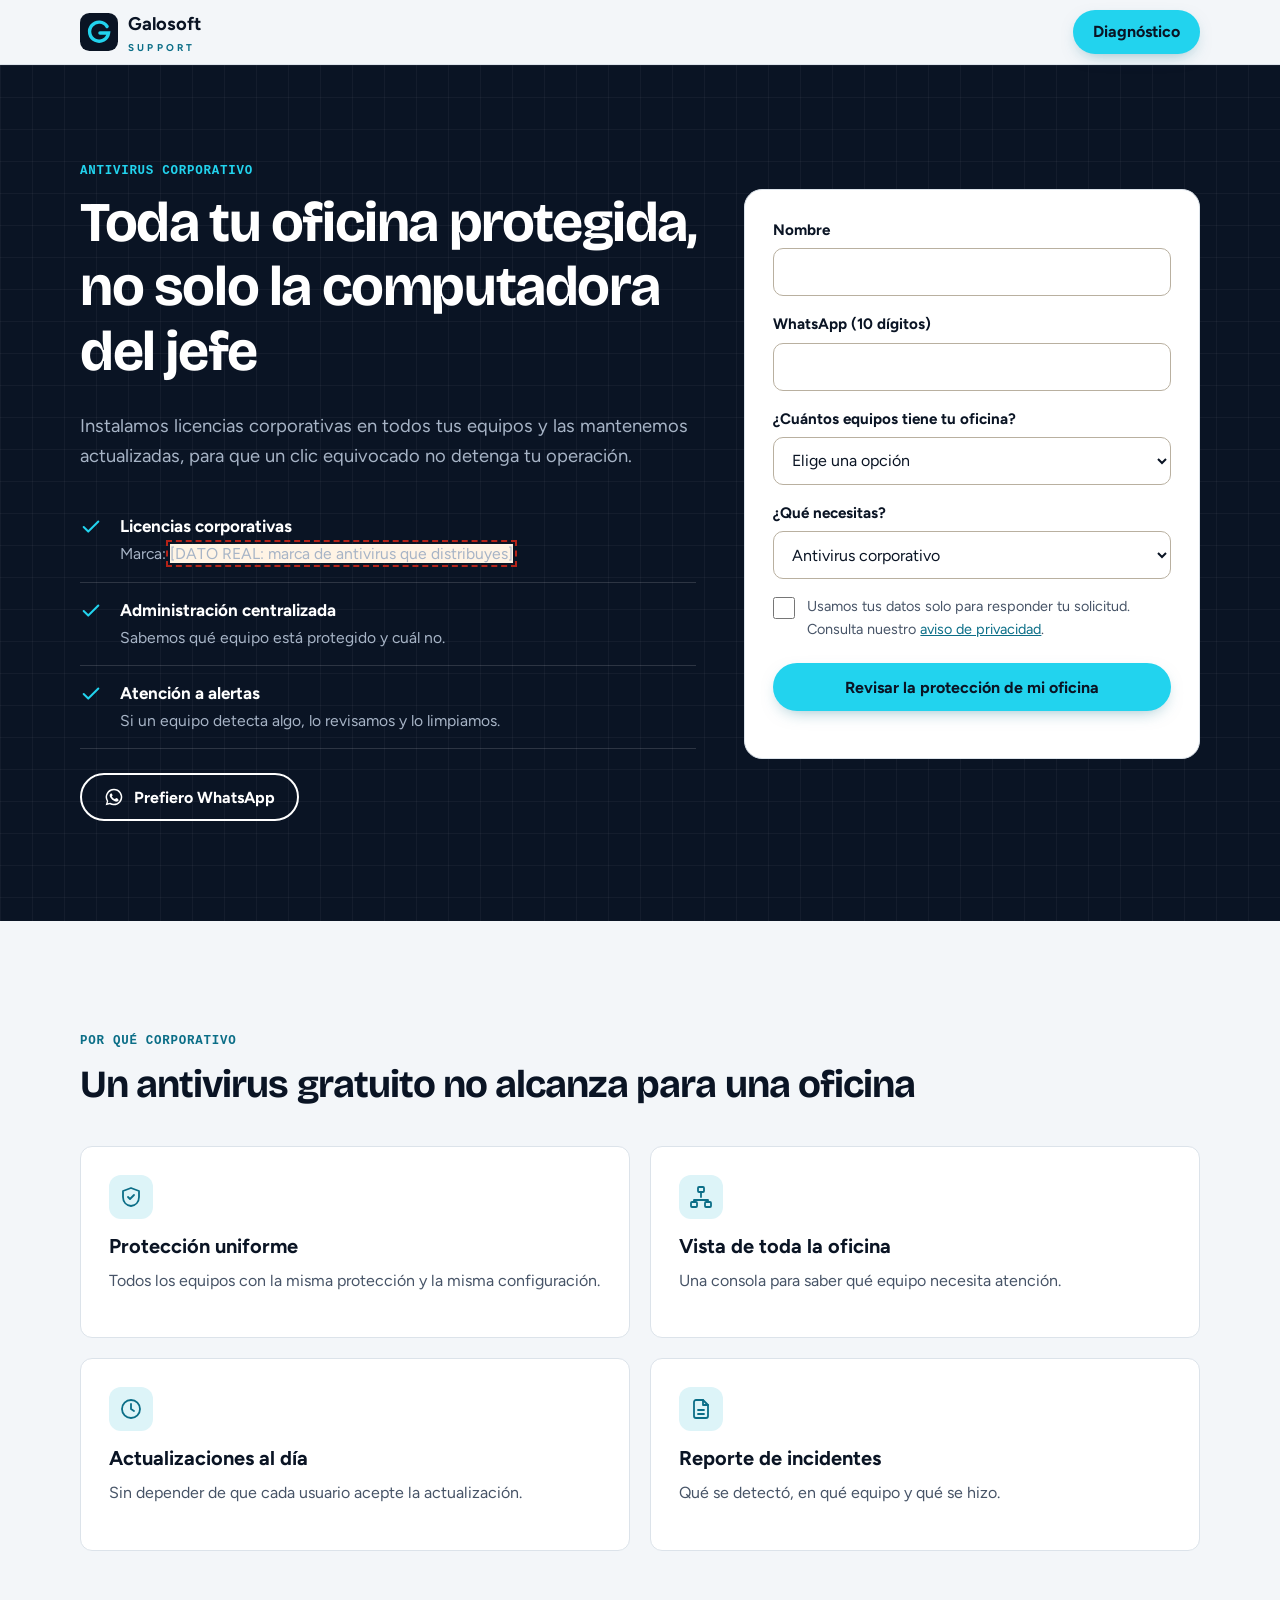
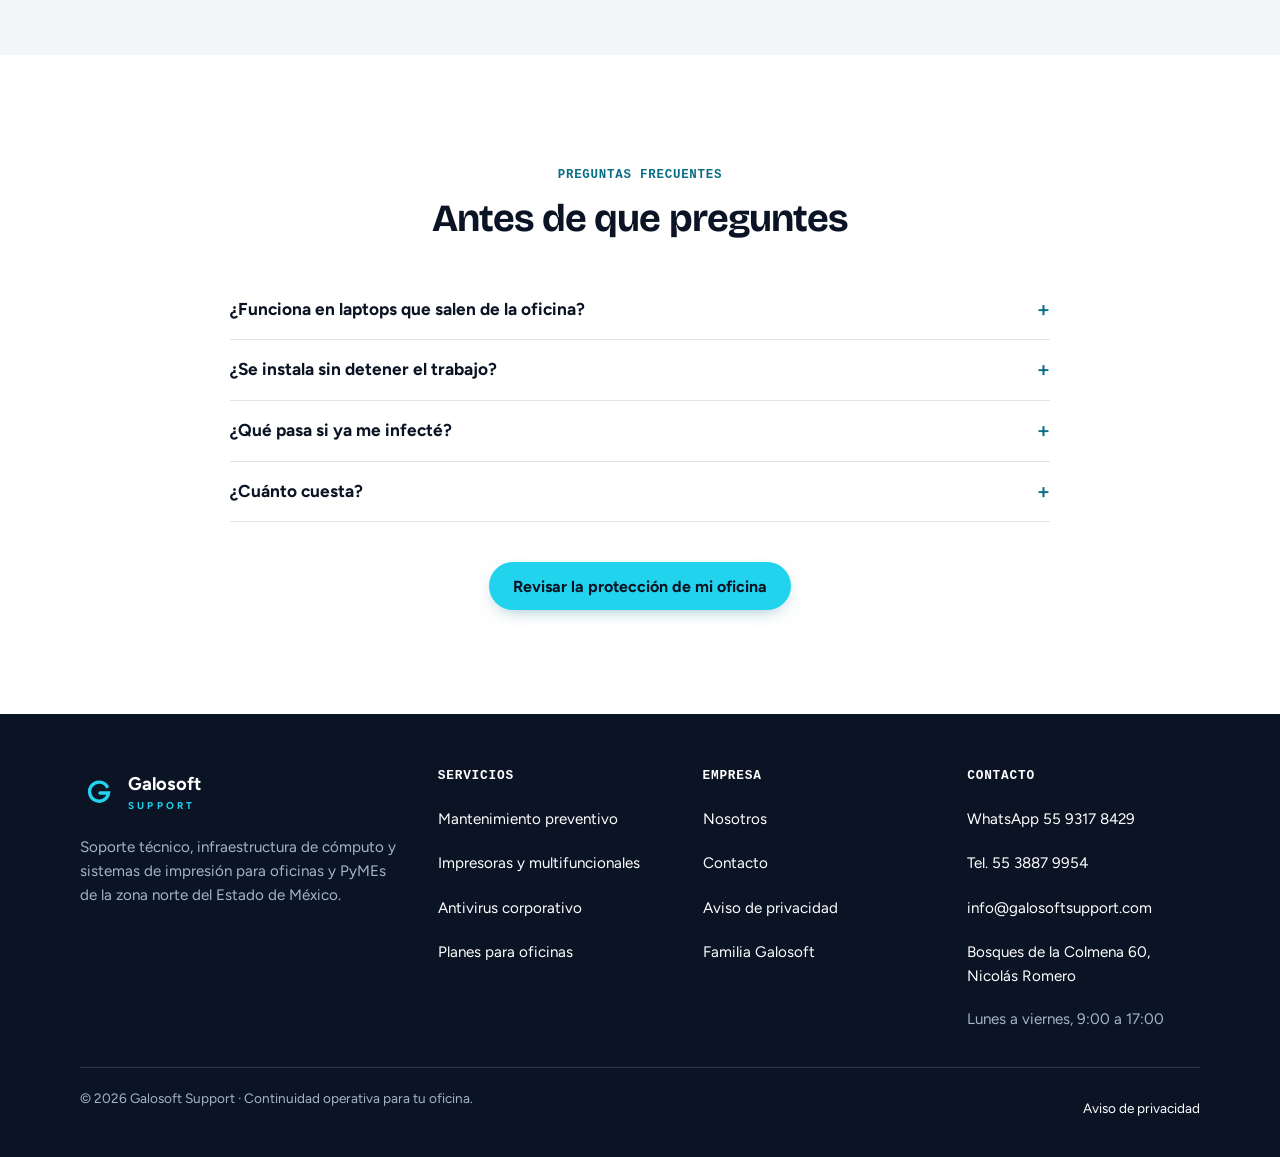
==== antivirus-corporativo.html @ 7e2d7ef8 "Sitio inicial de Galosoft Support Sitio estático (HTML, CSS y JS propios) con 6 páginas y 3 landings" ====
<!doctype html>
<html lang="es-MX">
<head>
<meta charset="utf-8">
<meta name="viewport" content="width=device-width,initial-scale=1">
<title>Antivirus corporativo instalado y administrado | Galosoft Support</title>
<meta name="description" content="Instalamos y administramos antivirus corporativo en todos los equipos de tu oficina: licencias, actualizaciones y atención a alertas en la zona norte.">
<link rel="canonical" href="https://galosoftsupport.com/antivirus-corporativo.html">
<meta property="og:type" content="website">
<meta property="og:locale" content="es_MX">
<meta property="og:site_name" content="Galosoft Support">
<meta property="og:title" content="Antivirus corporativo instalado y administrado | Galosoft Support">
<meta property="og:description" content="Instalamos y administramos antivirus corporativo en todos los equipos de tu oficina: licencias, actualizaciones y atención a alertas en la zona norte.">
<meta property="og:url" content="https://galosoftsupport.com/antivirus-corporativo.html">
<meta property="og:image" content="https://galosoftsupport.com/assets/og-support.png">
<meta property="og:image:width" content="1200"><meta property="og:image:height" content="630">
<meta name="twitter:card" content="summary_large_image">
<meta name="theme-color" content="#0A1424">
<link rel="icon" href="assets/favicon.svg" type="image/svg+xml">
<link rel="apple-touch-icon" href="assets/apple-touch-icon.png">
<link rel="preconnect" href="https://fonts.googleapis.com">
<link rel="preconnect" href="https://fonts.gstatic.com" crossorigin>
<link rel="stylesheet" href="https://fonts.googleapis.com/css2?family=Bricolage+Grotesque:opsz,wght@12..96,700&family=Figtree:wght@400;600;700&display=swap">
<link rel="stylesheet" href="assets/styles.css">
</head>
<body>
<a class="skip" href="#main">Saltar al contenido</a>
<header class="hdr hdr--min"><div class="wrap"><a class="brand" href="index.html" aria-label="Galosoft Support, inicio"><svg viewBox="0 0 40 40" aria-hidden="true"><rect width="40" height="40" rx="10" fill="#0A1424"/><path d="M28.5 14.2A10 10 0 1 0 30 21h-9" fill="none" stroke="#22D3EE" stroke-width="3.6" stroke-linecap="round"/></svg><span><b>Galosoft</b><small>SUPPORT</small></span></a><div class="hdr-cta"><a class="btn btn--primary" href="#diagnostico">Diagnóstico</a></div></div></header>
<main id="main">
<section class="hero sec--navy grid-bg" id="diagnostico"><div class="wrap grid">
<div><span class="kicker">Antivirus corporativo</span><h1>Toda tu oficina protegida, no solo la computadora del jefe</h1><p class="lead">Instalamos licencias corporativas en todos tus equipos y las mantenemos actualizadas, para que un clic equivocado no detenga tu operación.</p>
<ul class="checks" style="margin-bottom:24px"><li><svg viewBox="0 0 24 24" fill="none" stroke="currentColor" stroke-width="2.2" stroke-linecap="round" stroke-linejoin="round" aria-hidden="true"><path d="M20 6 9 17l-5-5"/></svg><div><b>Licencias corporativas</b><span>Marca: <span class="ph">[DATO REAL: marca de antivirus que distribuyes]</span></span></div></li><li><svg viewBox="0 0 24 24" fill="none" stroke="currentColor" stroke-width="2.2" stroke-linecap="round" stroke-linejoin="round" aria-hidden="true"><path d="M20 6 9 17l-5-5"/></svg><div><b>Administración centralizada</b><span>Sabemos qué equipo está protegido y cuál no.</span></div></li><li><svg viewBox="0 0 24 24" fill="none" stroke="currentColor" stroke-width="2.2" stroke-linecap="round" stroke-linejoin="round" aria-hidden="true"><path d="M20 6 9 17l-5-5"/></svg><div><b>Atención a alertas</b><span>Si un equipo detecta algo, lo revisamos y lo limpiamos.</span></div></li></ul>
<a class="btn btn--ghost" href="https://wa.me/525593178429?text=Hola%2C%20vengo%20de%20la%20p%C3%A1gina%20de%20Galosoft%20Support%20y%20quiero%20informaci%C3%B3n%20sobre%20antivirus%20corporativo."><svg viewBox="0 0 24 24" fill="currentColor" aria-hidden="true"><path d="M12 2a10 10 0 0 0-8.6 15.1L2 22l5-1.3A10 10 0 1 0 12 2Zm0 18.2c-1.5 0-3-.4-4.3-1.2l-.3-.2-3 .8.8-2.9-.2-.3A8.2 8.2 0 1 1 12 20.2Zm4.5-6.1c-.2-.1-1.5-.7-1.7-.8-.2-.1-.4-.1-.6.1l-.8 1c-.1.2-.3.2-.5.1a6.7 6.7 0 0 1-3.3-2.9c-.3-.4.2-.4.7-1.3.1-.2 0-.3 0-.4l-.8-1.8c-.2-.5-.4-.4-.6-.4h-.5a1 1 0 0 0-.7.3 3 3 0 0 0-.9 2.2 5.2 5.2 0 0 0 1.1 2.7 11.8 11.8 0 0 0 4.5 4c1.7.7 2.3.8 3.2.6a2.7 2.7 0 0 0 1.8-1.3c.2-.4.2-.8.1-.9l-.5-.3Z"/></svg>Prefiero WhatsApp</a></div>
<div><form class="form lead" novalidate data-origen="landing-antivirus">
<label>Nombre<input name="nombre" autocomplete="name" required></label>
<label>WhatsApp (10 dígitos)<input name="telefono" type="tel" inputmode="tel" autocomplete="tel-national" pattern="[0-9 ]{10,14}" required></label>
<label>¿Cuántos equipos tiene tu oficina?<select name="equipos" required>
<option value="">Elige una opción</option><option value="1-5">1 a 5</option><option value="6-15">6 a 15</option><option value="16-30">16 a 30</option><option value="30+">Más de 30</option></select></label>
<label>¿Qué necesitas?<select name="necesidad" required><option value="">Elige una opción</option><option value="preventivo">Mantenimiento preventivo</option><option value="falla">Una falla que hay que resolver</option><option value="impresoras">Impresoras o multifuncionales</option><option value="antivirus" selected>Antivirus corporativo</option><option value="poliza">Plan de mantenimiento</option><option value="otro">Otra cosa</option></select></label>
<div class="hp" aria-hidden="true"><label>Sitio web<input name="sitio_web" tabindex="-1" autocomplete="off"></label></div>
<label class="consent"><input type="checkbox" name="acepto" value="si" required><span>Usamos tus datos solo para responder tu solicitud. Consulta nuestro <a href="aviso-de-privacidad.html">aviso de privacidad</a>.</span></label>
<button class="btn btn--primary" type="submit">Revisar la protección de mi oficina</button>
<p class="lead-status" id="lead-status-landing-antivirus" role="status" aria-live="polite"></p>
</form></div></div></section>
<section class="sec"><div class="wrap">
<span class="kicker">Por qué corporativo</span><h2>Un antivirus gratuito no alcanza para una oficina</h2>
<div class="cards">
<article class="card"><div class="ico"><svg viewBox="0 0 24 24" fill="none" stroke="currentColor" stroke-width="1.8" stroke-linecap="round" stroke-linejoin="round" aria-hidden="true"><path d="M12 3 4 6v6c0 5 3.4 8.3 8 9 4.6-.7 8-4 8-9V6z"/><path d="m9 12 2 2 4-4"/></svg></div><h3>Protección uniforme</h3><p>Todos los equipos con la misma protección y la misma configuración.</p></article>
<article class="card"><div class="ico"><svg viewBox="0 0 24 24" fill="none" stroke="currentColor" stroke-width="1.8" stroke-linecap="round" stroke-linejoin="round" aria-hidden="true"><rect x="9" y="2" width="6" height="5" rx="1"/><rect x="2" y="17" width="6" height="5" rx="1"/><rect x="16" y="17" width="6" height="5" rx="1"/><path d="M12 7v5M5 17v-2h14v2"/></svg></div><h3>Vista de toda la oficina</h3><p>Una consola para saber qué equipo necesita atención.</p></article>
<article class="card"><div class="ico"><svg viewBox="0 0 24 24" fill="none" stroke="currentColor" stroke-width="1.8" stroke-linecap="round" stroke-linejoin="round" aria-hidden="true"><circle cx="12" cy="12" r="9"/><path d="M12 7v5l3 2"/></svg></div><h3>Actualizaciones al día</h3><p>Sin depender de que cada usuario acepte la actualización.</p></article>
<article class="card"><div class="ico"><svg viewBox="0 0 24 24" fill="none" stroke="currentColor" stroke-width="1.8" stroke-linecap="round" stroke-linejoin="round" aria-hidden="true"><path d="M14 3H7a2 2 0 0 0-2 2v14a2 2 0 0 0 2 2h10a2 2 0 0 0 2-2V8z"/><path d="M14 3v5h5M9 13h6M9 17h6"/></svg></div><h3>Reporte de incidentes</h3><p>Qué se detectó, en qué equipo y qué se hizo.</p></article>
</div></div></section>
<section class="sec sec--white"><div class="wrap"><div class="center"><span class="kicker">Preguntas frecuentes</span><h2>Antes de que preguntes</h2></div><div class="faq"><details><summary>¿Funciona en laptops que salen de la oficina?</summary><p>Sí. La protección y las actualizaciones siguen activas fuera de la red de la oficina.</p></details><details><summary>¿Se instala sin detener el trabajo?</summary><p>Sí. La instalación se programa equipo por equipo para no interrumpir a tu personal.</p></details><details><summary>¿Qué pasa si ya me infecté?</summary><p>Revisamos y limpiamos los equipos afectados antes de instalar la protección.</p></details><details><summary>¿Cuánto cuesta?</summary><p>Depende del número de equipos y del plazo de la licencia. Te cotizamos por escrito.</p></details></div>
<div class="center" style="margin-top:40px"><a class="btn btn--primary" href="#diagnostico">Revisar la protección de mi oficina</a></div></div></section>
</main>
<footer class="ftr"><div class="wrap">
<div class="cols">
<div><a class="brand" href="index.html" aria-label="Galosoft Support, inicio"><svg viewBox="0 0 40 40" aria-hidden="true"><rect width="40" height="40" rx="10" fill="#0A1424"/><path d="M28.5 14.2A10 10 0 1 0 30 21h-9" fill="none" stroke="#22D3EE" stroke-width="3.6" stroke-linecap="round"/></svg><span><b>Galosoft</b><small>SUPPORT</small></span></a><p style="margin-top:16px;max-width:34ch">Soporte técnico, infraestructura de cómputo y sistemas de impresión para oficinas y PyMEs de la zona norte del Estado de México.</p></div>
<div><h4>Servicios</h4><ul><li><a href="mantenimiento-preventivo.html">Mantenimiento preventivo</a></li><li><a href="impresoras.html">Impresoras y multifuncionales</a></li><li><a href="antivirus-corporativo.html">Antivirus corporativo</a></li><li><a href="planes.html">Planes para oficinas</a></li></ul></div>
<div><h4>Empresa</h4><ul><li><a href="nosotros.html">Nosotros</a></li><li><a href="contacto.html">Contacto</a></li><li><a href="aviso-de-privacidad.html">Aviso de privacidad</a></li><li><a href="https://galosoft.com">Familia Galosoft</a></li></ul></div>
<div><h4>Contacto</h4><ul><li><a href="https://wa.me/525593178429?text=Hola%2C%20vengo%20de%20la%20p%C3%A1gina%20de%20Galosoft%20Support%20y%20quiero%20informaci%C3%B3n%20sobre%20antivirus%20corporativo.">WhatsApp 55 9317 8429</a></li><li><a href="tel:+525538879954">Tel. 55 3887 9954</a></li><li><a href="mailto:info@galosoftsupport.com">info@galosoftsupport.com</a></li><li><a href="https://www.google.com/maps/search/?api=1&query=Bosques%20de%20la%20Colmena%2060%2C%20Nicol%C3%A1s%20Romero%2C%2054474%2C%20Estado%20de%20M%C3%A9xico">Bosques de la Colmena 60, Nicolás Romero</a></li></ul><p style="margin:8px 0 0">Lunes a viernes, 9:00 a 17:00</p></div>
</div>
<div class="bottom"><span>© 2026 Galosoft Support · Continuidad operativa para tu oficina.</span><a href="aviso-de-privacidad.html">Aviso de privacidad</a></div>
</div></footer>
<a class="wa-float" href="https://wa.me/525593178429?text=Hola%2C%20vengo%20de%20la%20p%C3%A1gina%20de%20Galosoft%20Support%20y%20quiero%20informaci%C3%B3n%20sobre%20antivirus%20corporativo." aria-label="Escribir por WhatsApp"><svg viewBox="0 0 24 24" fill="currentColor" aria-hidden="true"><path d="M12 2a10 10 0 0 0-8.6 15.1L2 22l5-1.3A10 10 0 1 0 12 2Zm0 18.2c-1.5 0-3-.4-4.3-1.2l-.3-.2-3 .8.8-2.9-.2-.3A8.2 8.2 0 1 1 12 20.2Zm4.5-6.1c-.2-.1-1.5-.7-1.7-.8-.2-.1-.4-.1-.6.1l-.8 1c-.1.2-.3.2-.5.1a6.7 6.7 0 0 1-3.3-2.9c-.3-.4.2-.4.7-1.3.1-.2 0-.3 0-.4l-.8-1.8c-.2-.5-.4-.4-.6-.4h-.5a1 1 0 0 0-.7.3 3 3 0 0 0-.9 2.2 5.2 5.2 0 0 0 1.1 2.7 11.8 11.8 0 0 0 4.5 4c1.7.7 2.3.8 3.2.6a2.7 2.7 0 0 0 1.8-1.3c.2-.4.2-.8.1-.9l-.5-.3Z"/></svg></a>
<script src="assets/main.js" defer></script>
</body>
</html>
---- assets/styles.css ----
/* Galosoft Support · tokens (mismo sistema que Galosoft Contable) */
:root{
  --bg:#F3F6F9;          /* gris frío claro: limpio, técnico */
  --surface:#FFFFFF;
  --ink:#0A1424;         /* texto principal (17:1) */
  --muted:#475467;       /* texto secundario (7.1:1) */
  --navy:#0A1424;        /* base oscura tipo editor de código (hero y bandas) */
  --on-navy-muted:#A7B4C6;
  --green:#0B6E87;       /* cian profundo: enlaces, íconos y textos de acento sobre claro (5.4:1) */
  --green-hover:#0A5C71;
  --green-soft:#DDF4F8;
  --gold:#22D3EE;        /* cian señal: SOLO sobre oscuro o como fondo de botones con texto oscuro */
  --gold-deep:#0B6E87;
  --line:#DCE3EA;
  --radius:12px;
  --serif:"Bricolage Grotesque",system-ui,-apple-system,"Segoe UI",Roboto,Arial,sans-serif;
  --sans:"Figtree",system-ui,-apple-system,"Segoe UI",Roboto,Arial,sans-serif;
  --mono:ui-monospace,"SFMono-Regular",Menlo,Consolas,monospace;
  --wrap:1160px;
}
*,*::before,*::after{box-sizing:border-box}
html{-webkit-text-size-adjust:100%;scroll-behavior:smooth}
body{margin:0;background:var(--bg);color:var(--ink);font:400 1.0625rem/1.6 var(--sans)}
img,svg{display:block;max-width:100%}
a{color:var(--green)}
h1,h2,h3{font-family:var(--serif);font-weight:600;line-height:1.15;letter-spacing:-.01em;margin:0 0 .5em}
h1{font-size:clamp(2.1rem,5.2vw,3.5rem)}
h2{font-size:clamp(1.65rem,3.4vw,2.4rem)}
h3{font-size:1.25rem;font-family:var(--sans);font-weight:700;letter-spacing:0}
p{margin:0 0 1em}
.wrap{max-width:var(--wrap);margin:0 auto;padding:0 20px}
.sec{padding:clamp(64px,9vw,104px) 0}
.sec--white{background:var(--surface)}
.sec--navy{background:var(--navy);color:#fff}
.sec--navy p,.sec--navy li{color:var(--on-navy-muted)}
.sec--navy h2,.sec--navy h3{color:#fff}
.kicker{display:inline-block;font:700 .78rem/1 var(--sans);letter-spacing:.14em;text-transform:uppercase;color:var(--gold-deep);margin-bottom:14px}
.sec--navy .kicker{color:var(--gold)}
.lead{font-size:1.15rem;color:var(--muted);max-width:60ch}
.sec--navy .lead{color:var(--on-navy-muted)}
.center{text-align:center}.center .lead{margin-inline:auto}
:focus-visible{outline:3px solid var(--gold);outline-offset:3px;border-radius:6px}
.skip{position:absolute;left:-9999px}.skip:focus{left:12px;top:12px;z-index:99;background:#fff;padding:10px 14px}

/* Botones */
.btn{display:inline-flex;align-items:center;justify-content:center;gap:10px;min-height:48px;padding:12px 22px;border-radius:999px;font:700 1rem/1.2 var(--sans);text-decoration:none;white-space:nowrap;border:2px solid transparent;cursor:pointer;transition:background .2s,transform .2s,border-color .2s}
.btn--primary{background:var(--green);color:#fff}
.btn--primary:hover{background:var(--green-hover);transform:translateY(-2px)}
.btn--ghost{background:transparent;color:var(--ink);border-color:var(--ink)}
.btn--ghost:hover{border-color:var(--green);color:var(--green)}
.sec--navy .btn--ghost{color:#fff;border-color:#fff}
.btn svg{width:20px;height:20px;flex:none}
.actions{display:flex;flex-wrap:wrap;gap:12px;align-items:center}
.note{font-size:.92rem;color:var(--muted)}

/* Encabezado */
.hdr{position:sticky;top:0;z-index:50;background:rgba(246,243,236,.94);backdrop-filter:saturate(1.4) blur(8px);border-bottom:1px solid var(--line)}
.hdr .wrap{display:flex;align-items:center;justify-content:space-between;gap:16px;min-height:68px}
.brand{display:flex;align-items:center;gap:10px;min-height:44px;text-decoration:none;color:var(--ink);white-space:nowrap}
.brand svg{width:38px;height:38px}
.brand b{font:700 1.15rem/1 var(--sans);letter-spacing:-.01em}
.brand small{display:block;font:700 .62rem/1 var(--sans);letter-spacing:.32em;color:var(--gold-deep);margin-top:4px}
.nav{display:none}
.nav a{color:var(--ink);text-decoration:none;font-weight:600;padding:12px 10px;white-space:nowrap}
.nav a:hover,.nav a[aria-current=page]{color:var(--green)}
.hdr-cta{display:flex;align-items:center;gap:8px}
.hdr-cta .btn{min-height:44px;padding:10px 18px}
.menu-btn{display:inline-flex;align-items:center;justify-content:center;width:44px;height:44px;border:1px solid var(--line);border-radius:10px;background:var(--surface);cursor:pointer}
.menu-btn svg{width:22px;height:22px}
.mnav{display:none;border-top:1px solid var(--line);background:var(--bg)}
.mnav.open{display:block}
.mnav a{display:block;padding:14px 20px;min-height:48px;color:var(--ink);text-decoration:none;font-weight:600;border-bottom:1px solid var(--line)}
@media (min-width:1000px){.nav{display:flex;gap:4px}.menu-btn,.mnav,.mnav.open{display:none}}
@media (max-width:420px){.hdr-cta .btn{padding:10px 14px}.brand b{font-size:1.02rem}}

/* Hero */
.hero{padding:clamp(48px,7vw,96px) 0 clamp(56px,8vw,100px)}
.hero .grid{display:grid;gap:48px;align-items:center}
@media (min-width:1000px){.hero .grid{grid-template-columns:1.15fr .85fr}}
.hero h1 em{font-style:normal;color:var(--green)}
.hero .lead{margin-bottom:28px}
.proof{display:flex;flex-wrap:wrap;gap:10px 22px;margin-top:26px;padding:0;list-style:none;font-size:.95rem;color:var(--muted)}
.proof li{display:flex;align-items:center;gap:8px}
.proof svg{width:18px;height:18px;color:var(--green)}

/* Tarjeta "Tu mes fiscal" */
.ledger{background:var(--surface);border:1px solid var(--line);border-radius:18px;box-shadow:0 18px 50px -24px rgba(20,41,74,.35);overflow:hidden}
.ledger header{background:var(--navy);color:#fff;padding:18px 22px;display:flex;justify-content:space-between;align-items:baseline;gap:12px}
.ledger header b{font-family:var(--serif);font-size:1.2rem;font-weight:600}
.ledger header span{color:var(--gold);font:700 .75rem/1 var(--sans);letter-spacing:.14em;text-transform:uppercase}
.ledger ol{list-style:none;margin:0;padding:6px 22px 14px}
.ledger li{display:grid;grid-template-columns:58px 1fr auto;gap:14px;align-items:center;padding:14px 0;border-bottom:1px dashed var(--line)}
.ledger li:last-child{border-bottom:0}
.ledger .day{font:600 1.5rem/1 var(--serif);color:var(--navy)}
.ledger .day small{display:block;font:700 .62rem/1.4 var(--sans);letter-spacing:.1em;color:var(--muted);text-transform:uppercase}
.ledger .what{font-weight:600;font-size:.98rem;line-height:1.35}
.ledger .what small{display:block;font-weight:400;color:var(--muted);font-size:.85rem}
.ok{display:inline-flex;align-items:center;gap:6px;background:var(--green-soft);color:var(--green);font:700 .78rem/1 var(--sans);padding:7px 10px;border-radius:999px;white-space:nowrap}
.ledger footer{padding:12px 22px;background:var(--bg);font-size:.8rem;color:var(--muted)}

/* Rejillas y tarjetas */
.cards{display:grid;gap:20px;margin-top:40px}
@media (min-width:700px){.cards{grid-template-columns:repeat(2,minmax(0,1fr))}}
@media (min-width:1000px){.cards--3{grid-template-columns:repeat(3,minmax(0,1fr))}}
.card{background:var(--surface);border:1px solid var(--line);border-radius:var(--radius);padding:28px;transition:border-color .2s,transform .2s;min-width:0}
.sec--white .card{background:var(--bg)}
.card:hover{border-color:var(--green);transform:translateY(-2px)}
.card .ico{width:44px;height:44px;border-radius:12px;background:var(--green-soft);color:var(--green);display:grid;place-items:center;margin-bottom:16px}
.card .ico svg{width:24px;height:24px}
.card p{color:var(--muted);font-size:1rem}
.card ul{margin:0;padding-left:1.1em;color:var(--muted);font-size:.98rem}
.card ul li{margin:.3em 0}
.tag{display:inline-block;font:700 .72rem/1 var(--sans);letter-spacing:.1em;text-transform:uppercase;color:var(--gold-deep);margin-bottom:10px}
.card .more{display:inline-flex;align-items:center;gap:6px;margin-top:8px;padding:10px 0;font-weight:700;text-decoration:none;min-height:44px}

/* Calendario mensual (banda marina) */
.cal{display:grid;gap:16px;margin-top:40px}
@media (min-width:700px){.cal{grid-template-columns:repeat(2,minmax(0,1fr))}}
@media (min-width:1000px){.cal{grid-template-columns:repeat(4,minmax(0,1fr))}}
.cal div{border:1px solid rgba(255,255,255,.18);border-radius:var(--radius);padding:24px;min-width:0}
.cal b{display:block;font:600 2.4rem/1 var(--serif);color:var(--gold);margin-bottom:6px}
.cal span{display:block;font:700 .75rem/1.3 var(--sans);letter-spacing:.1em;text-transform:uppercase;color:#fff;margin-bottom:10px}
.cal p{font-size:.98rem;margin:0}
.fine{font-size:.85rem;margin-top:24px}

/* Pasos */
.steps{counter-reset:s;display:grid;gap:20px;margin-top:40px;padding:0;list-style:none}
@media (min-width:1000px){.steps{grid-template-columns:repeat(3,minmax(0,1fr))}}
.steps li{position:relative;padding:28px 28px 28px 84px;background:var(--surface);border:1px solid var(--line);border-radius:var(--radius);min-width:0}
.steps li::before{counter-increment:s;content:counter(s);position:absolute;left:24px;top:24px;width:42px;height:42px;border-radius:50%;background:var(--navy);color:var(--gold);display:grid;place-items:center;font:600 1.2rem/1 var(--serif)}
.steps h3{margin-bottom:.35em}.steps p{color:var(--muted);margin:0;font-size:1rem}

/* Confianza */
.trust{display:grid;gap:28px;align-items:start}
@media (min-width:1000px){.trust{grid-template-columns:1fr 1fr}}
.cred{background:var(--navy);color:#fff;border-radius:18px;padding:32px}
.cred .kicker{color:var(--gold)}
.cred p{color:var(--on-navy-muted)}
.cred .num{font:600 2rem/1.1 var(--serif);color:#fff;margin:6px 0 14px}
.cred a{color:#fff}
.checks{list-style:none;margin:0;padding:0}
.checks li{display:grid;grid-template-columns:28px 1fr;gap:12px;padding:14px 0;border-bottom:1px solid var(--line)}
.checks svg{width:22px;height:22px;color:var(--green);margin-top:3px}
.checks b{display:block}
.checks span{color:var(--muted);font-size:.98rem}

/* FAQ */
.faq{max-width:820px;margin:40px auto 0}
.faq details{border-bottom:1px solid var(--line)}
.faq summary{list-style:none;cursor:pointer;display:flex;justify-content:space-between;align-items:center;gap:16px;min-height:56px;padding:16px 0;font-weight:700;font-size:1.08rem}
.faq summary::-webkit-details-marker{display:none}
.faq summary::after{content:"+";font:400 1.6rem/1 var(--serif);color:var(--green);flex:none;transition:transform .2s}
.faq details[open] summary::after{transform:rotate(45deg)}
.faq details p{color:var(--muted);padding-bottom:16px;margin:0;max-width:68ch}

/* Formulario */
.cta-box{display:grid;gap:40px;align-items:start}
@media (min-width:1000px){.cta-box{grid-template-columns:1fr 1fr}}
.form{background:var(--surface);color:var(--ink);border-radius:18px;padding:28px;border:1px solid var(--line)}
.form label{display:block;font-weight:700;font-size:.95rem;margin-bottom:16px}
.form input,.form select{display:block;width:100%;margin-top:6px;min-height:48px;padding:10px 14px;border:1.5px solid #B9B0A0;border-radius:10px;font:400 1rem/1.3 var(--sans);color:var(--ink);background:#fff}
.form select{max-width:100%;text-overflow:ellipsis}
.form input:focus,.form select:focus{border-color:var(--green);outline:3px solid rgba(11,107,75,.2);outline-offset:0}
.form input:user-invalid,.form select:user-invalid{border-color:#B42318}
.err{display:block;color:#B42318;font-weight:600;font-size:.86rem;margin-top:6px}
.consent{display:grid!important;grid-template-columns:24px 1fr;gap:10px;align-items:start;font-weight:400!important;font-size:.9rem!important;color:var(--muted)}
.consent input{width:22px;height:22px;min-height:0;margin:2px 0 0;accent-color:var(--green)}
.form .btn{width:100%;margin-top:6px}
.hp{position:absolute!important;left:-10000px!important;width:1px;height:1px;overflow:hidden}
#lead-status{margin:12px 0 0;font-weight:600;color:var(--green)}
.sec--navy .cta-box .lead{color:var(--on-navy-muted)}

/* Listas de trámites */
.tlist{display:grid;gap:16px;margin-top:32px}
@media (min-width:700px){.tlist{grid-template-columns:repeat(2,minmax(0,1fr))}}
.titem{background:var(--surface);border:1px solid var(--line);border-radius:var(--radius);padding:22px 24px;display:flex;flex-direction:column;gap:6px;min-width:0}
.titem h3{margin:0}
.titem p{color:var(--muted);margin:0 0 6px;font-size:.98rem}
.titem a{align-self:flex-start;display:inline-flex;align-items:center;gap:8px;min-height:44px;font-weight:700;text-decoration:none}
.titem a svg{width:18px;height:18px}
.callout{border-left:4px solid var(--gold);background:var(--surface);padding:18px 22px;border-radius:0 12px 12px 0;margin-top:28px;color:var(--muted)}
.callout b{color:var(--ink)}

/* Página interior */
.page-hero{padding:clamp(48px,7vw,88px) 0 clamp(32px,5vw,56px);border-bottom:1px solid var(--line)}
.prose{max-width:760px}
.prose h2{font-size:1.5rem;margin-top:1.8em}
.prose ul{padding-left:1.2em}.prose li{margin:.35em 0}
.split{display:grid;gap:40px}
@media (min-width:1000px){.split{grid-template-columns:1.1fr .9fr}}
.contact-list{list-style:none;padding:0;margin:0}
.contact-list li{padding:16px 0;border-bottom:1px solid var(--line)}
.contact-list b{display:block;font-size:.8rem;letter-spacing:.1em;text-transform:uppercase;color:var(--gold-deep)}
.contact-list a{display:inline-block;padding:11px 0;font-weight:600}
.ph{outline:2px dashed #B42318;outline-offset:2px;background:#FFF4E5}

/* Pie */
.ftr{background:var(--ink);color:var(--on-navy-muted);padding:56px 0 28px;font-size:.95rem}
.ftr .cols{display:grid;gap:32px}
@media (min-width:700px){.ftr .cols{grid-template-columns:repeat(2,minmax(0,1fr))}}
@media (min-width:1000px){.ftr .cols{grid-template-columns:1.4fr 1fr 1fr 1fr}}
.ftr h4{color:#fff;font:700 .8rem/1 var(--sans);letter-spacing:.14em;text-transform:uppercase;margin:0 0 14px}
.ftr ul{list-style:none;margin:0;padding:0}
.ftr a{color:#fff;text-decoration:none;display:inline-block;padding:10px 0;min-height:44px}
.ftr a:hover{color:var(--gold)}
.ftr .brand{color:#fff}.ftr .brand small{color:var(--gold)}
.ftr .bottom{border-top:1px solid rgba(255,255,255,.15);margin-top:36px;padding-top:20px;display:flex;flex-wrap:wrap;gap:8px 24px;justify-content:space-between;font-size:.85rem}

/* WhatsApp flotante (móvil) */
.wa-float{position:fixed;right:16px;bottom:16px;z-index:60;width:56px;height:56px;border-radius:50%;background:var(--green);color:#fff;display:grid;place-items:center;box-shadow:0 10px 24px -8px rgba(0,0,0,.4)}
.wa-float svg{width:28px;height:28px}
@media (min-width:1000px){.wa-float{display:none}}

/* Landing: encabezado mínimo */
.hdr--min .wrap{min-height:64px}

@media (prefers-reduced-motion:reduce){*{transition:none!important;scroll-behavior:auto!important}}

/* Ajustes tras revisión visual */
.sec--navy .form,.sec--navy .form label{color:var(--ink)}
.sec--navy .form .consent{color:var(--muted)}
.sec--navy .checks svg{color:var(--gold)}
.ftr .brand{display:inline-flex;padding:0}
@media (max-width:420px){.ledger li{grid-template-columns:52px 1fr;}.ledger .ok{grid-column:2;justify-self:start}}

/* ---- Galosoft Support: diferencias de marca ---- */
h1,h2{letter-spacing:-.025em;font-weight:700}
.kicker,.tag,.ledger header span,.cal span,.ok,.contact-list b,.ftr h4{font-family:var(--mono);letter-spacing:.06em}
.btn--primary{background:var(--gold);color:var(--ink);box-shadow:0 6px 18px -8px rgba(11,110,135,.55)}
.btn--primary:hover{background:#67E8F9}
.wa-float{background:var(--gold);color:var(--ink)}
:focus-visible{outline-color:var(--green)}
.sec--navy :focus-visible{outline-color:var(--gold)}
.hero.sec--navy{padding-top:clamp(48px,7vw,96px)}
.sec--navy h1{color:#fff}
.sec--navy h1 em{color:var(--gold)}
.sec--navy .proof{color:var(--on-navy-muted)}
.sec--navy .proof svg,.sec--navy .checks svg{color:var(--gold)}
.sec--navy .checks li{border-color:rgba(255,255,255,.14)}
.sec--navy .checks b{color:#fff}.sec--navy .checks span{color:var(--on-navy-muted)}
.hero.sec--navy .ledger{border-color:#1E3150;box-shadow:0 24px 60px -24px rgba(34,211,238,.25)}
.ledger header{background:#13223A}
.ledger .day{font-family:var(--mono);font-size:1.05rem;font-weight:700;color:var(--green)}
.cal b{font-family:var(--serif)}
.steps li::before{color:var(--gold);font-family:var(--mono);font-weight:700}
.grid-bg{background-image:linear-gradient(rgba(255,255,255,.04) 1px,transparent 1px),linear-gradient(90deg,rgba(255,255,255,.04) 1px,transparent 1px);background-size:32px 32px}
.folio{display:grid;gap:24px;align-items:center;background:var(--surface);border:1px solid var(--line);border-radius:16px;padding:28px}
@media (min-width:1000px){.folio{grid-template-columns:auto 1fr auto}}
.sticker{width:132px;height:132px;border-radius:16px;background:var(--navy);color:#fff;display:grid;place-items:center;text-align:center;font:700 .72rem/1.3 var(--mono);letter-spacing:.06em;padding:14px}
.sticker b{display:block;color:var(--gold);font-size:1.05rem;margin-top:6px}
.plans{display:grid;gap:20px;margin-top:40px}
@media (min-width:1000px){.plans{grid-template-columns:repeat(3,minmax(0,1fr))}}
.plan{background:var(--surface);border:1px solid var(--line);border-radius:var(--radius);padding:28px;display:flex;flex-direction:column;gap:10px;min-width:0}
.plan--hl{border:2px solid var(--green)}
.plan .freq{font:700 .8rem/1 var(--mono);color:var(--green);letter-spacing:.06em;text-transform:uppercase}
.plan ul{margin:0;padding-left:1.1em;color:var(--muted)}
.plan .btn{margin-top:auto;align-self:flex-start}
.hdr{background:rgba(243,246,249,.94)}
.mnav{background:var(--bg)}
.sec--navy .ledger li{color:var(--ink)}
.sec--navy .ledger .what small{color:var(--muted)}
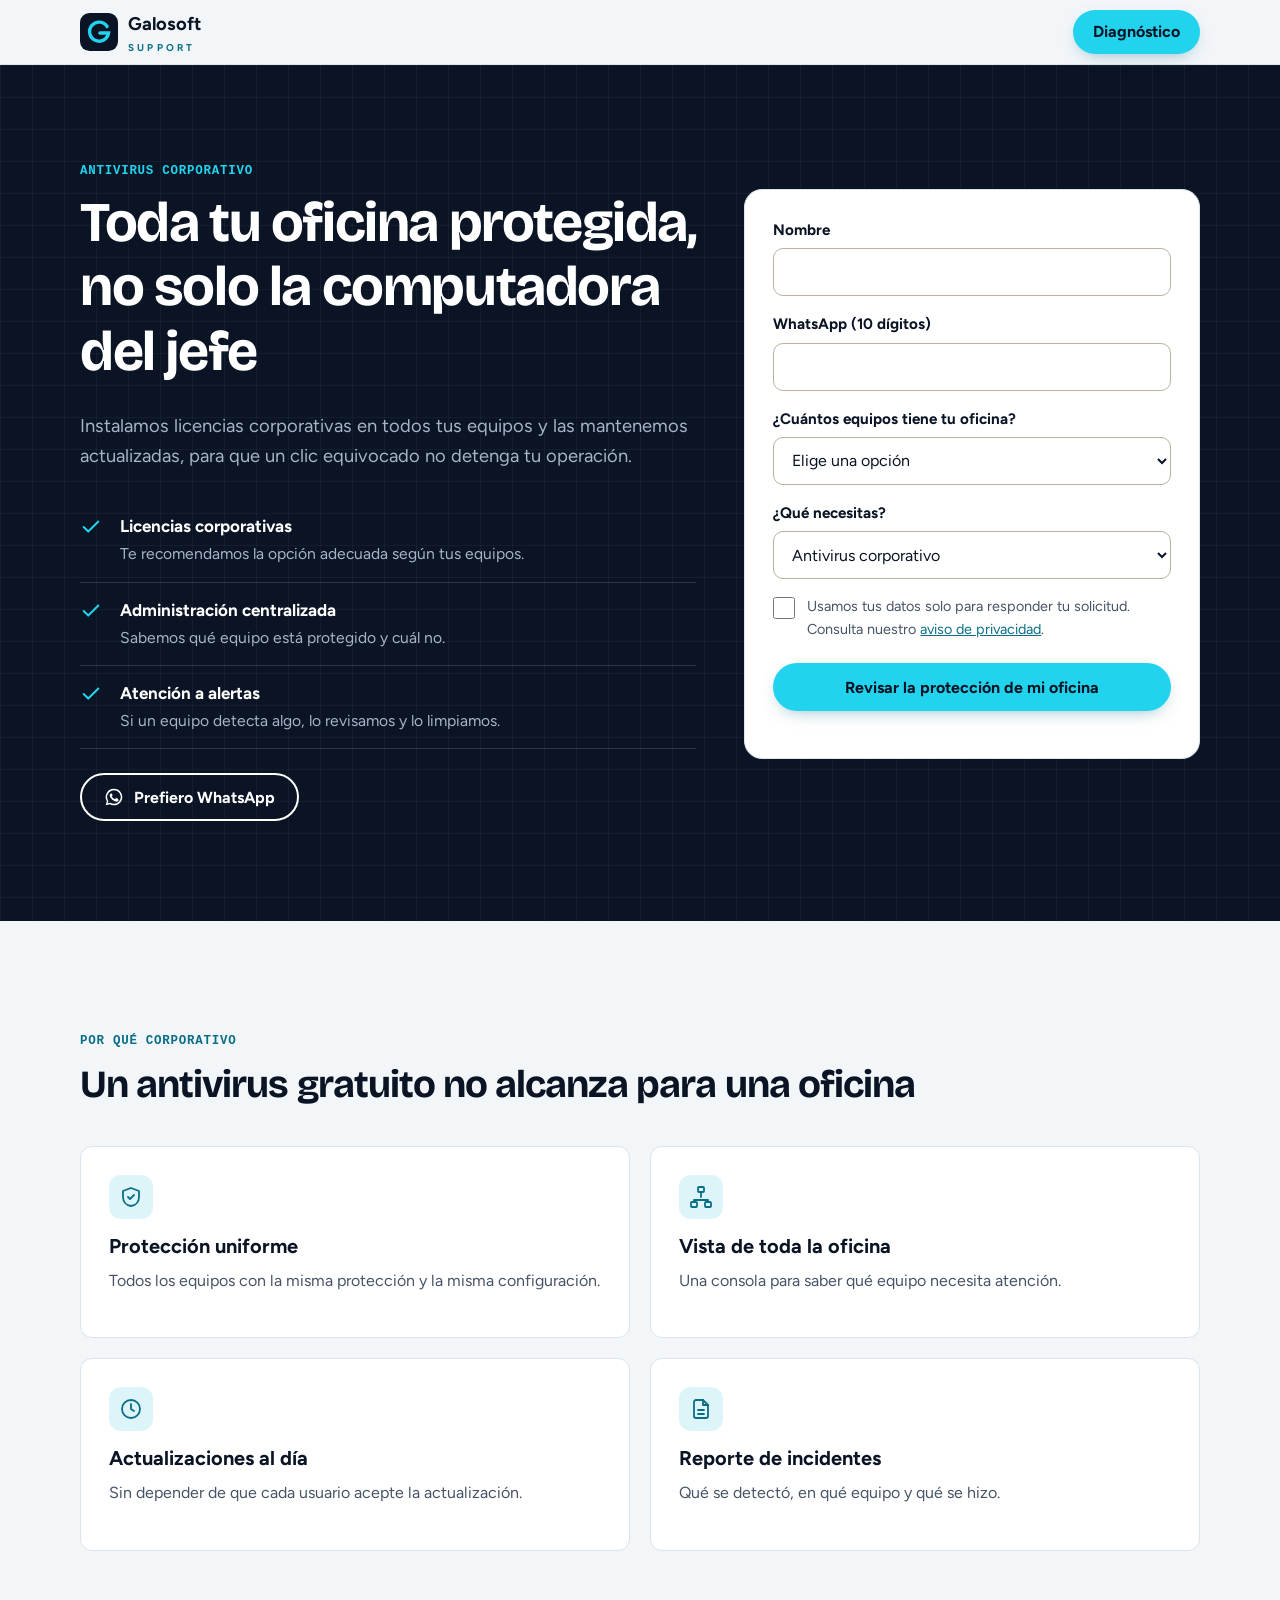
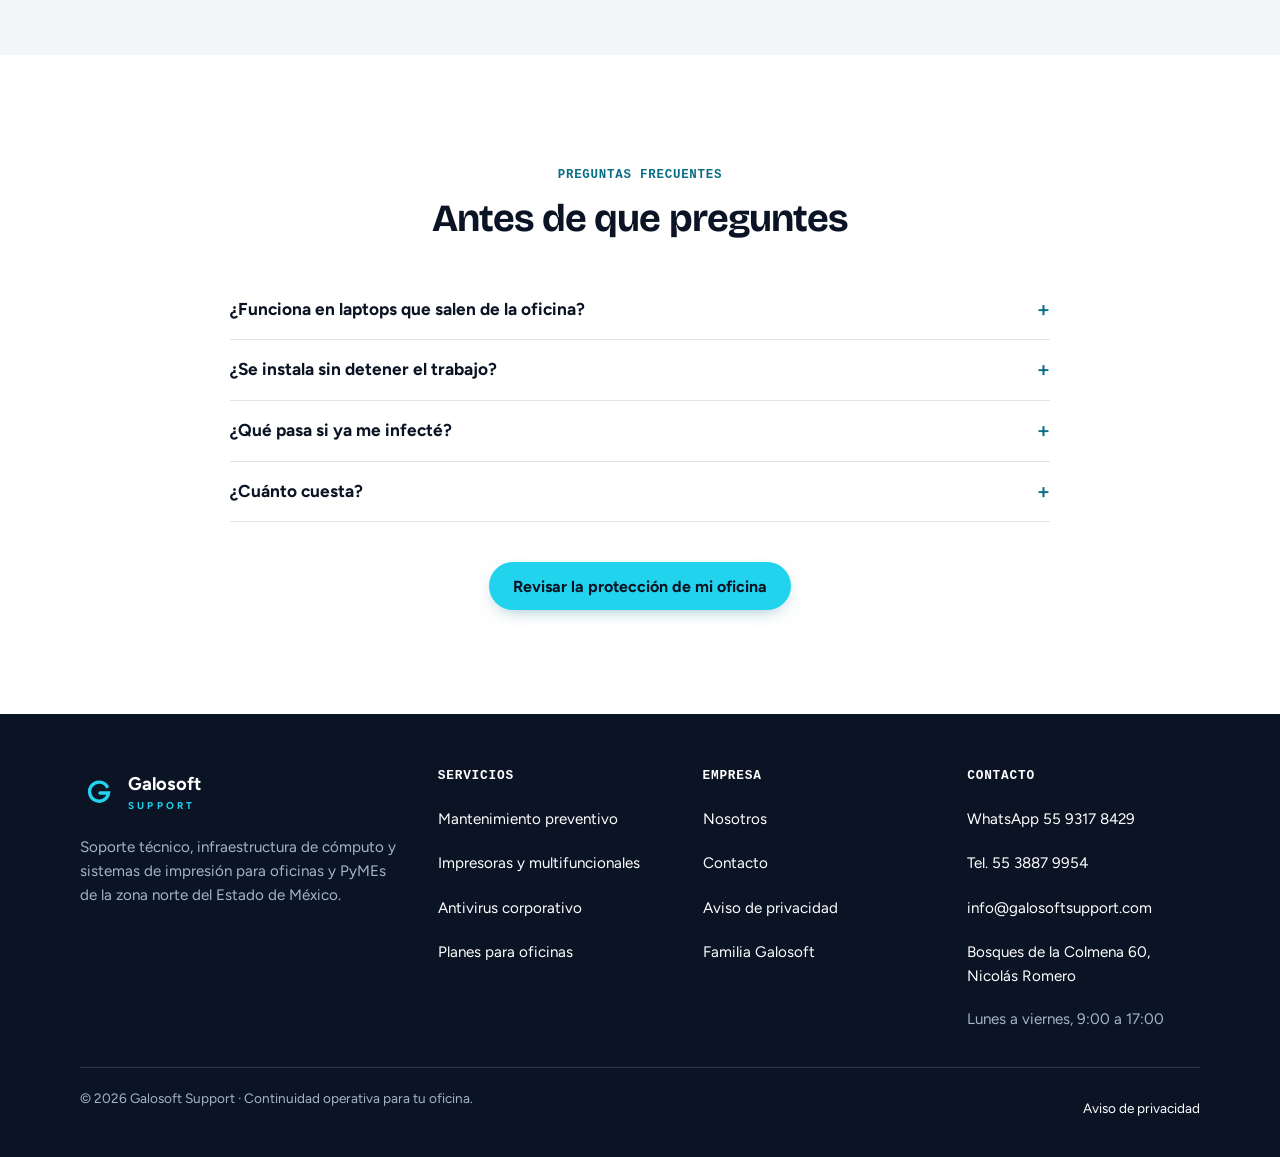
==== commit d223c7cc: "Describir las licencias de antivirus sin nombrar una marca Co-Authored-By: Claude Opus 5.5 <noreply@" ====
--- a/antivirus-corporativo.html
+++ b/antivirus-corporativo.html
@@ -29,7 +29,7 @@
 <main id="main">
 <section class="hero sec--navy grid-bg" id="diagnostico"><div class="wrap grid">
 <div><span class="kicker">Antivirus corporativo</span><h1>Toda tu oficina protegida, no solo la computadora del jefe</h1><p class="lead">Instalamos licencias corporativas en todos tus equipos y las mantenemos actualizadas, para que un clic equivocado no detenga tu operación.</p>
-<ul class="checks" style="margin-bottom:24px"><li><svg viewBox="0 0 24 24" fill="none" stroke="currentColor" stroke-width="2.2" stroke-linecap="round" stroke-linejoin="round" aria-hidden="true"><path d="M20 6 9 17l-5-5"/></svg><div><b>Licencias corporativas</b><span>Marca: <span class="ph">[DATO REAL: marca de antivirus que distribuyes]</span></span></div></li><li><svg viewBox="0 0 24 24" fill="none" stroke="currentColor" stroke-width="2.2" stroke-linecap="round" stroke-linejoin="round" aria-hidden="true"><path d="M20 6 9 17l-5-5"/></svg><div><b>Administración centralizada</b><span>Sabemos qué equipo está protegido y cuál no.</span></div></li><li><svg viewBox="0 0 24 24" fill="none" stroke="currentColor" stroke-width="2.2" stroke-linecap="round" stroke-linejoin="round" aria-hidden="true"><path d="M20 6 9 17l-5-5"/></svg><div><b>Atención a alertas</b><span>Si un equipo detecta algo, lo revisamos y lo limpiamos.</span></div></li></ul>
+<ul class="checks" style="margin-bottom:24px"><li><svg viewBox="0 0 24 24" fill="none" stroke="currentColor" stroke-width="2.2" stroke-linecap="round" stroke-linejoin="round" aria-hidden="true"><path d="M20 6 9 17l-5-5"/></svg><div><b>Licencias corporativas</b><span>Te recomendamos la opción adecuada según tus equipos.</span></div></li><li><svg viewBox="0 0 24 24" fill="none" stroke="currentColor" stroke-width="2.2" stroke-linecap="round" stroke-linejoin="round" aria-hidden="true"><path d="M20 6 9 17l-5-5"/></svg><div><b>Administración centralizada</b><span>Sabemos qué equipo está protegido y cuál no.</span></div></li><li><svg viewBox="0 0 24 24" fill="none" stroke="currentColor" stroke-width="2.2" stroke-linecap="round" stroke-linejoin="round" aria-hidden="true"><path d="M20 6 9 17l-5-5"/></svg><div><b>Atención a alertas</b><span>Si un equipo detecta algo, lo revisamos y lo limpiamos.</span></div></li></ul>
 <a class="btn btn--ghost" href="https://wa.me/525593178429?text=Hola%2C%20vengo%20de%20la%20p%C3%A1gina%20de%20Galosoft%20Support%20y%20quiero%20informaci%C3%B3n%20sobre%20antivirus%20corporativo."><svg viewBox="0 0 24 24" fill="currentColor" aria-hidden="true"><path d="M12 2a10 10 0 0 0-8.6 15.1L2 22l5-1.3A10 10 0 1 0 12 2Zm0 18.2c-1.5 0-3-.4-4.3-1.2l-.3-.2-3 .8.8-2.9-.2-.3A8.2 8.2 0 1 1 12 20.2Zm4.5-6.1c-.2-.1-1.5-.7-1.7-.8-.2-.1-.4-.1-.6.1l-.8 1c-.1.2-.3.2-.5.1a6.7 6.7 0 0 1-3.3-2.9c-.3-.4.2-.4.7-1.3.1-.2 0-.3 0-.4l-.8-1.8c-.2-.5-.4-.4-.6-.4h-.5a1 1 0 0 0-.7.3 3 3 0 0 0-.9 2.2 5.2 5.2 0 0 0 1.1 2.7 11.8 11.8 0 0 0 4.5 4c1.7.7 2.3.8 3.2.6a2.7 2.7 0 0 0 1.8-1.3c.2-.4.2-.8.1-.9l-.5-.3Z"/></svg>Prefiero WhatsApp</a></div>
 <div><form class="form lead" novalidate data-origen="landing-antivirus">
 <label>Nombre<input name="nombre" autocomplete="name" required></label>
